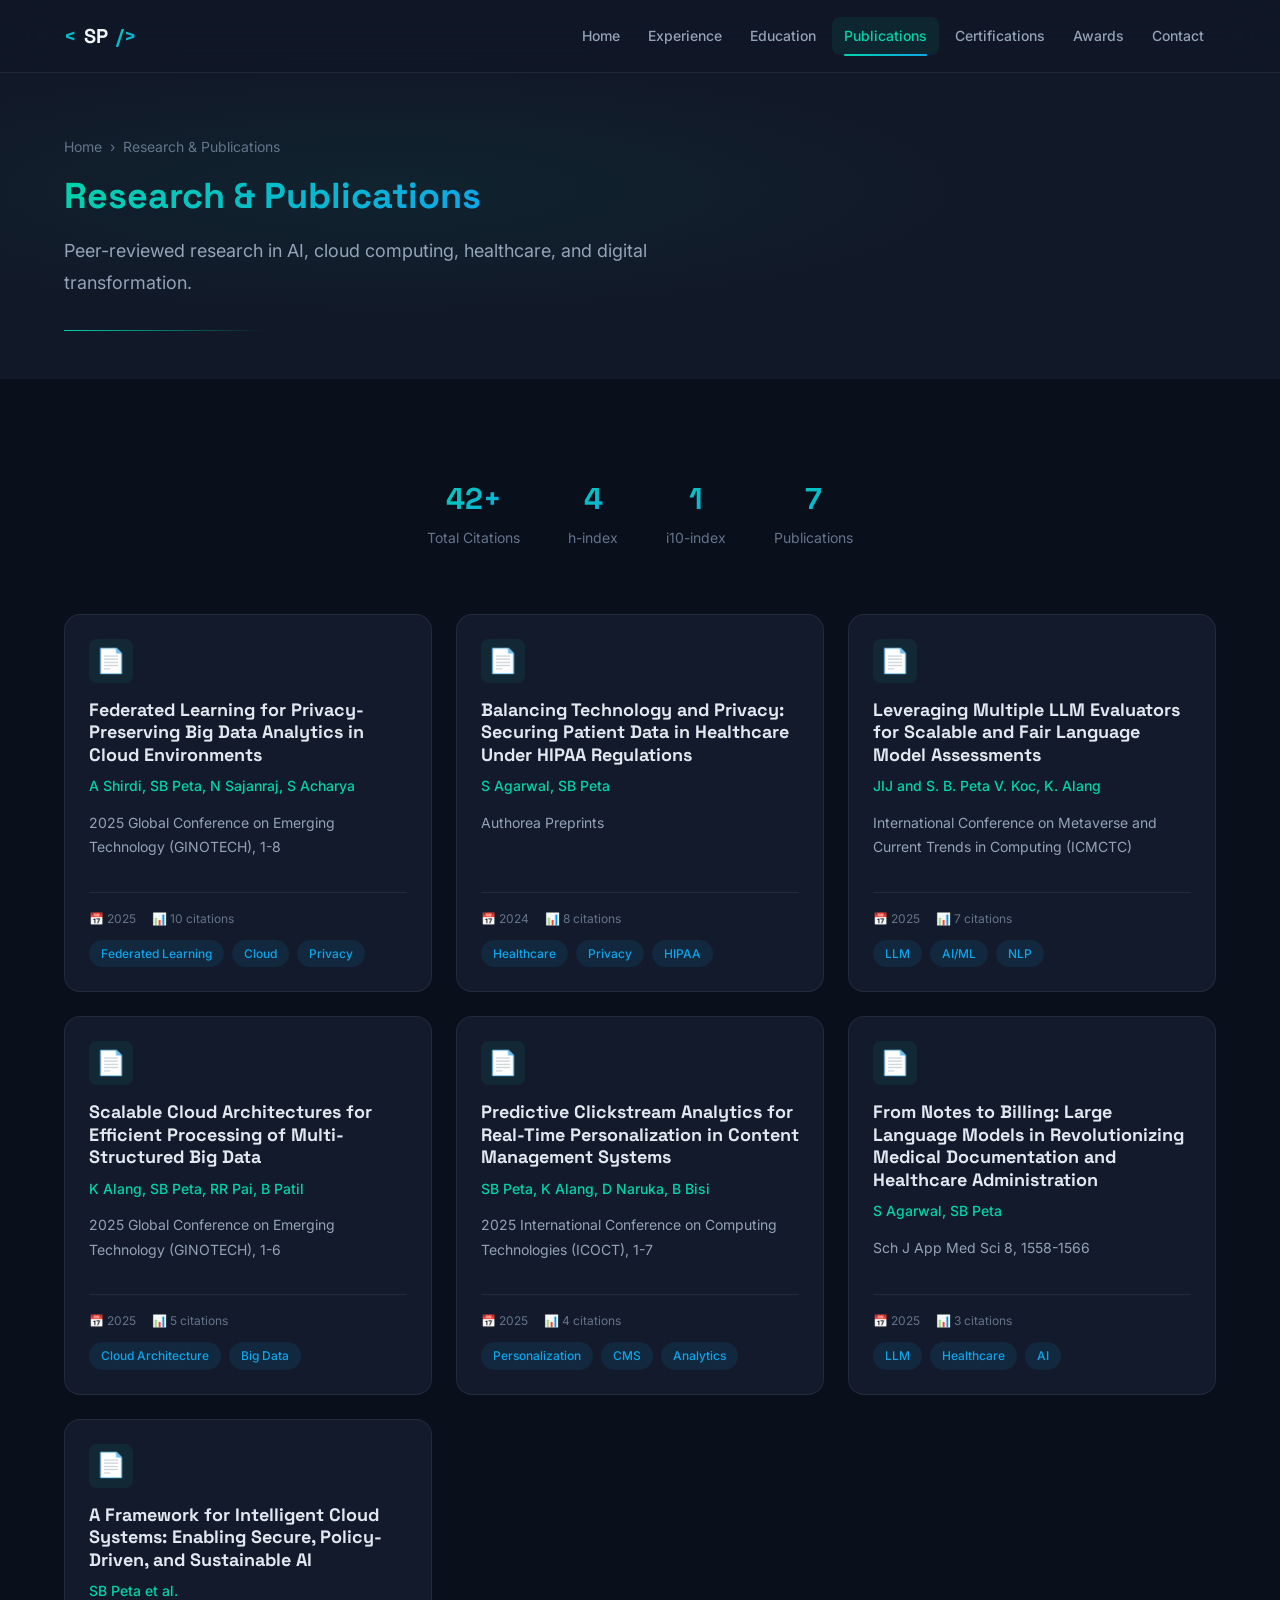
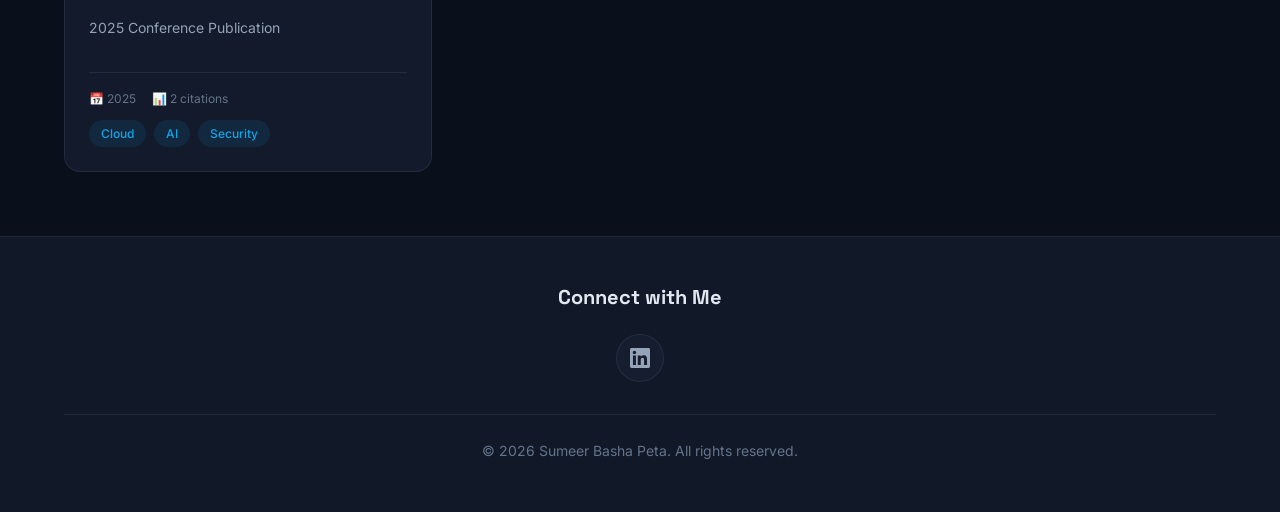
==== pages/publications.html @ 86ee797e "feat: initial portfolio website build - 7 HTML pages (home + experience, education, publications, ce" ====
<!DOCTYPE html>
<html lang="en">
<head>
  <meta charset="UTF-8">
  <meta name="viewport" content="width=device-width, initial-scale=1.0">
  <title>Publications — Sumeer Peta</title>
  <meta name="description" content="Research publications by Sumeer Basha Peta — 42+ citations, h-index 4. Research in AI, federated learning, healthcare, and cloud architectures.">

  <!-- Fonts -->
  <link rel="preconnect" href="https://fonts.googleapis.com">
  <link rel="preconnect" href="https://fonts.gstatic.com" crossorigin>
  <link href="https://fonts.googleapis.com/css2?family=Inter:wght@400;500;600;700&family=Space+Grotesk:wght@500;600;700&display=swap" rel="stylesheet">

  <!-- Styles -->
  <link rel="stylesheet" href="../css/variables.css">
  <link rel="stylesheet" href="../css/base.css">
  <link rel="stylesheet" href="../css/animations.css">
  <link rel="stylesheet" href="../css/components.css">
  <link rel="stylesheet" href="../css/pages.css">
</head>
<body>
  <div id="navbar-root"></div>
  <div id="page-header-root"></div>

  <main class="page-content" id="publications-content"></main>

  <div id="footer-root"></div>

  <!-- Scripts -->
  <script src="../js/data/siteData.js"></script>
  <script src="../js/components/navbar.js"></script>
  <script src="../js/components/pageHeader.js"></script>
  <script src="../js/components/footer.js"></script>
  <script src="../js/main.js"></script>
  <script>
    renderNavbar('navbar-root', 'pages/publications.html');
    renderPageHeader('page-header-root', {
      title: 'Research & Publications',
      subtitle: 'Peer-reviewed research in AI, cloud computing, healthcare, and digital transformation.',
    });
    renderFooter('footer-root', true);

    // Render publications
    (function() {
      const container = document.getElementById('publications-content');
      const { publications } = siteData;

      // Stats bar
      const statsHtml = `
        <div class="stats-bar reveal">
          <div class="stat">
            <div class="stat__value">${publications.stats.totalCitations}</div>
            <div class="stat__label">Total Citations</div>
          </div>
          <div class="stat">
            <div class="stat__value">${publications.stats.hIndex}</div>
            <div class="stat__label">h-index</div>
          </div>
          <div class="stat">
            <div class="stat__value">${publications.stats.i10Index}</div>
            <div class="stat__label">i10-index</div>
          </div>
          <div class="stat">
            <div class="stat__value">${publications.papers.length}</div>
            <div class="stat__label">Publications</div>
          </div>
        </div>
      `;

      // Paper cards
      const papers = publications.papers.map((paper, i) => {
        const tags = paper.tags
          ? paper.tags.map(t => `<span class="info-card__tag">${t}</span>`).join(' ')
          : '';

        return `
          <div class="info-card reveal" style="transition-delay: ${i * 0.08}s">
            <div class="info-card__icon">📄</div>
            <h3 class="info-card__title">${paper.title}</h3>
            <p class="info-card__subtitle">${paper.authors}</p>
            <p class="info-card__text">${paper.venue}</p>
            <div class="info-card__meta">
              <span>📅 ${paper.year}</span>
              <span>📊 ${paper.citations} citations</span>
            </div>
            ${tags ? `<div style="margin-top: var(--space-3); display: flex; flex-wrap: wrap; gap: var(--space-2);">${tags}</div>` : ''}
          </div>
        `;
      }).join('');

      container.innerHTML = `
        ${statsHtml}
        <div class="card-grid" style="margin-top: var(--space-8);">
          ${papers}
        </div>
      `;
    })();
  </script>
</body>
</html>
---- css/variables.css ----
/* ==========================================================================
   Design Tokens — Sumeer Peta Portfolio
   All colors, spacing, typography, and effects defined here.
   Update these to change the entire site's look and feel.
   ========================================================================== */

:root {
  /* ── Color Palette ────────────────────────────────────────────────────── */
  --color-bg-primary:    #0a0f1c;
  --color-bg-secondary:  #111827;
  --color-bg-tertiary:   #1a2236;
  --color-bg-card:       rgba(26, 34, 54, 0.6);
  --color-bg-card-hover: rgba(30, 41, 66, 0.8);
  --color-bg-glass:      rgba(17, 24, 39, 0.7);

  --color-text-primary:   #f1f5f9;
  --color-text-secondary: #94a3b8;
  --color-text-muted:     #64748b;
  --color-text-heading:   #e2e8f0;

  --color-accent-primary:   #00d4aa;
  --color-accent-secondary: #0ea5e9;
  --color-accent-warm:      #f59e0b;
  --color-accent-gradient:  linear-gradient(135deg, #00d4aa, #0ea5e9);
  --color-accent-gradient-warm: linear-gradient(135deg, #f59e0b, #ef4444);

  --color-border:       rgba(148, 163, 184, 0.12);
  --color-border-hover: rgba(0, 212, 170, 0.3);

  /* ── Typography ───────────────────────────────────────────────────────── */
  --font-heading: 'Space Grotesk', sans-serif;
  --font-body:    'Inter', sans-serif;

  --text-xs:   0.75rem;
  --text-sm:   0.875rem;
  --text-base: 1rem;
  --text-lg:   1.125rem;
  --text-xl:   1.25rem;
  --text-2xl:  1.5rem;
  --text-3xl:  1.875rem;
  --text-4xl:  2.25rem;
  --text-5xl:  3rem;
  --text-6xl:  3.75rem;

  --leading-tight:  1.25;
  --leading-normal: 1.6;
  --leading-relaxed: 1.75;

  --weight-normal:   400;
  --weight-medium:   500;
  --weight-semibold: 600;
  --weight-bold:     700;

  /* ── Spacing Scale ────────────────────────────────────────────────────── */
  --space-1:  0.25rem;
  --space-2:  0.5rem;
  --space-3:  0.75rem;
  --space-4:  1rem;
  --space-5:  1.25rem;
  --space-6:  1.5rem;
  --space-8:  2rem;
  --space-10: 2.5rem;
  --space-12: 3rem;
  --space-16: 4rem;
  --space-20: 5rem;
  --space-24: 6rem;
  --space-32: 8rem;

  /* ── Layout ───────────────────────────────────────────────────────────── */
  --max-width:      1200px;
  --max-width-sm:    640px;
  --max-width-md:    768px;
  --max-width-lg:   1024px;

  /* ── Effects ──────────────────────────────────────────────────────────── */
  --radius-sm:  0.375rem;
  --radius-md:  0.5rem;
  --radius-lg:  0.75rem;
  --radius-xl:  1rem;
  --radius-2xl: 1.5rem;
  --radius-full: 9999px;

  --shadow-sm:  0 1px 2px rgba(0, 0, 0, 0.3);
  --shadow-md:  0 4px 6px -1px rgba(0, 0, 0, 0.3), 0 2px 4px -2px rgba(0, 0, 0, 0.2);
  --shadow-lg:  0 10px 15px -3px rgba(0, 0, 0, 0.3), 0 4px 6px -4px rgba(0, 0, 0, 0.2);
  --shadow-xl:  0 20px 25px -5px rgba(0, 0, 0, 0.3), 0 8px 10px -6px rgba(0, 0, 0, 0.2);
  --shadow-glow: 0 0 20px rgba(0, 212, 170, 0.15);

  --blur-sm:  8px;
  --blur-md:  12px;
  --blur-lg:  20px;

  /* ── Transitions ──────────────────────────────────────────────────────── */
  --transition-fast:   150ms ease;
  --transition-base:   250ms ease;
  --transition-slow:   400ms ease;
  --transition-spring: 500ms cubic-bezier(0.34, 1.56, 0.64, 1);

  /* ── Z-Index Scale ────────────────────────────────────────────────────── */
  --z-base:    1;
  --z-card:    10;
  --z-nav:     100;
  --z-overlay: 200;
  --z-modal:   300;
}
---- css/base.css ----
/* ==========================================================================
   Base Styles — Reset, Typography, Global
   ========================================================================== */

/* ── Reset ──────────────────────────────────────────────────────────────── */
*,
*::before,
*::after {
  margin: 0;
  padding: 0;
  box-sizing: border-box;
}

html {
  scroll-behavior: smooth;
  font-size: 16px;
  -webkit-text-size-adjust: 100%;
}

body {
  font-family: var(--font-body);
  font-size: var(--text-base);
  font-weight: var(--weight-normal);
  line-height: var(--leading-normal);
  color: var(--color-text-primary);
  background-color: var(--color-bg-primary);
  -webkit-font-smoothing: antialiased;
  -moz-osx-font-smoothing: grayscale;
  overflow-x: hidden;
}

/* ── Typography ─────────────────────────────────────────────────────────── */
h1, h2, h3, h4, h5, h6 {
  font-family: var(--font-heading);
  font-weight: var(--weight-bold);
  line-height: var(--leading-tight);
  color: var(--color-text-heading);
}

h1 { font-size: var(--text-5xl); }
h2 { font-size: var(--text-4xl); }
h3 { font-size: var(--text-2xl); }
h4 { font-size: var(--text-xl); }

p {
  color: var(--color-text-secondary);
  line-height: var(--leading-relaxed);
  margin-bottom: var(--space-4);
}

a {
  color: var(--color-accent-primary);
  text-decoration: none;
  transition: color var(--transition-fast);
}

a:hover {
  color: var(--color-accent-secondary);
}

ul, ol {
  list-style: none;
}

img {
  max-width: 100%;
  height: auto;
  display: block;
}

/* ── Utility Classes ────────────────────────────────────────────────────── */
.container {
  width: 100%;
  max-width: var(--max-width);
  margin: 0 auto;
  padding: 0 var(--space-6);
}

.section {
  padding: var(--space-24) 0;
}

.section--alt {
  background-color: var(--color-bg-secondary);
}

.gradient-text {
  background: var(--color-accent-gradient);
  -webkit-background-clip: text;
  -webkit-text-fill-color: transparent;
  background-clip: text;
}

.sr-only {
  position: absolute;
  width: 1px;
  height: 1px;
  padding: 0;
  margin: -1px;
  overflow: hidden;
  clip: rect(0, 0, 0, 0);
  white-space: nowrap;
  border: 0;
}

/* ── Buttons ────────────────────────────────────────────────────────────── */
.btn {
  display: inline-flex;
  align-items: center;
  gap: var(--space-2);
  padding: var(--space-3) var(--space-6);
  font-family: var(--font-body);
  font-size: var(--text-sm);
  font-weight: var(--weight-semibold);
  border-radius: var(--radius-lg);
  border: none;
  cursor: pointer;
  transition: all var(--transition-base);
  text-decoration: none;
  white-space: nowrap;
}

.btn--primary {
  background: var(--color-accent-gradient);
  color: var(--color-bg-primary);
}

.btn--primary:hover {
  transform: translateY(-2px);
  box-shadow: var(--shadow-glow);
  color: var(--color-bg-primary);
}

.btn--outline {
  background: transparent;
  color: var(--color-accent-primary);
  border: 1.5px solid var(--color-accent-primary);
}

.btn--outline:hover {
  background: rgba(0, 212, 170, 0.1);
  transform: translateY(-2px);
  color: var(--color-accent-primary);
}

/* ── Responsive ─────────────────────────────────────────────────────────── */
@media (max-width: 1024px) {
  h1 { font-size: var(--text-4xl); }
  h2 { font-size: var(--text-3xl); }
}

@media (max-width: 768px) {
  html { font-size: 15px; }
  h1 { font-size: var(--text-3xl); }
  h2 { font-size: var(--text-2xl); }
  h3 { font-size: var(--text-xl); }

  .container {
    padding: 0 var(--space-4);
  }

  .section {
    padding: var(--space-16) 0;
  }
}

@media (max-width: 480px) {
  html { font-size: 14px; }
  h1 { font-size: var(--text-2xl); }
}
---- css/animations.css ----
/* ==========================================================================
   Animations — Keyframes, scroll-reveal, hover effects
   ========================================================================== */

/* ── Keyframes ──────────────────────────────────────────────────────────── */
@keyframes fadeInUp {
  from {
    opacity: 0;
    transform: translateY(30px);
  }
  to {
    opacity: 1;
    transform: translateY(0);
  }
}

@keyframes fadeInDown {
  from {
    opacity: 0;
    transform: translateY(-20px);
  }
  to {
    opacity: 1;
    transform: translateY(0);
  }
}

@keyframes fadeIn {
  from { opacity: 0; }
  to   { opacity: 1; }
}

@keyframes slideInLeft {
  from {
    opacity: 0;
    transform: translateX(-40px);
  }
  to {
    opacity: 1;
    transform: translateX(0);
  }
}

@keyframes slideInRight {
  from {
    opacity: 0;
    transform: translateX(40px);
  }
  to {
    opacity: 1;
    transform: translateX(0);
  }
}

@keyframes scaleIn {
  from {
    opacity: 0;
    transform: scale(0.9);
  }
  to {
    opacity: 1;
    transform: scale(1);
  }
}

@keyframes pulseGlow {
  0%, 100% {
    box-shadow: 0 0 20px rgba(0, 212, 170, 0.2);
  }
  50% {
    box-shadow: 0 0 40px rgba(0, 212, 170, 0.4);
  }
}

@keyframes gradientShift {
  0%   { background-position: 0% 50%; }
  50%  { background-position: 100% 50%; }
  100% { background-position: 0% 50%; }
}

@keyframes float {
  0%, 100% { transform: translateY(0); }
  50%      { transform: translateY(-10px); }
}

@keyframes shimmer {
  0%   { background-position: -200% 0; }
  100% { background-position: 200% 0; }
}

@keyframes typing {
  from { width: 0; }
  to   { width: 100%; }
}

@keyframes blink {
  0%, 100% { border-color: var(--color-accent-primary); }
  50%      { border-color: transparent; }
}

/* ── Scroll Reveal ──────────────────────────────────────────────────────── */
.reveal {
  opacity: 0;
  transform: translateY(30px);
  transition: opacity 0.6s ease, transform 0.6s ease;
}

.reveal.revealed {
  opacity: 1;
  transform: translateY(0);
}

.reveal-left {
  opacity: 0;
  transform: translateX(-40px);
  transition: opacity 0.6s ease, transform 0.6s ease;
}

.reveal-left.revealed {
  opacity: 1;
  transform: translateX(0);
}

.reveal-right {
  opacity: 0;
  transform: translateX(40px);
  transition: opacity 0.6s ease, transform 0.6s ease;
}

.reveal-right.revealed {
  opacity: 1;
  transform: translateX(0);
}

.reveal-scale {
  opacity: 0;
  transform: scale(0.9);
  transition: opacity 0.6s ease, transform 0.6s ease;
}

.reveal-scale.revealed {
  opacity: 1;
  transform: scale(1);
}

/* Staggered delays for child elements */
.stagger > *:nth-child(1) { transition-delay: 0.05s; }
.stagger > *:nth-child(2) { transition-delay: 0.1s; }
.stagger > *:nth-child(3) { transition-delay: 0.15s; }
.stagger > *:nth-child(4) { transition-delay: 0.2s; }
.stagger > *:nth-child(5) { transition-delay: 0.25s; }
.stagger > *:nth-child(6) { transition-delay: 0.3s; }
.stagger > *:nth-child(7) { transition-delay: 0.35s; }
.stagger > *:nth-child(8) { transition-delay: 0.4s; }
.stagger > *:nth-child(9) { transition-delay: 0.45s; }
.stagger > *:nth-child(10) { transition-delay: 0.5s; }

/* ── Hover Micro-interactions ───────────────────────────────────────────── */
.hover-lift {
  transition: transform var(--transition-base), box-shadow var(--transition-base);
}

.hover-lift:hover {
  transform: translateY(-4px);
  box-shadow: var(--shadow-xl);
}

.hover-glow {
  transition: box-shadow var(--transition-base);
}

.hover-glow:hover {
  box-shadow: var(--shadow-glow);
}

/* ── Background Decorations ─────────────────────────────────────────────── */
.bg-grid {
  background-image:
    linear-gradient(rgba(148, 163, 184, 0.03) 1px, transparent 1px),
    linear-gradient(90deg, rgba(148, 163, 184, 0.03) 1px, transparent 1px);
  background-size: 60px 60px;
}

.bg-radial-glow {
  position: relative;
}

.bg-radial-glow::before {
  content: '';
  position: absolute;
  top: -200px;
  left: 50%;
  transform: translateX(-50%);
  width: 600px;
  height: 600px;
  background: radial-gradient(circle, rgba(0, 212, 170, 0.06) 0%, transparent 70%);
  pointer-events: none;
  z-index: 0;
}
---- css/components.css ----
/* ==========================================================================
   Component Styles — Navbar, Hero, Section Cards, Footer, Page Header
   ========================================================================== */

/* ==========================================================================
   NAVBAR
   ========================================================================== */
.navbar {
  position: fixed;
  top: 0;
  left: 0;
  right: 0;
  z-index: var(--z-nav);
  background: var(--color-bg-glass);
  backdrop-filter: blur(var(--blur-lg));
  -webkit-backdrop-filter: blur(var(--blur-lg));
  border-bottom: 1px solid var(--color-border);
  transition: background var(--transition-base), box-shadow var(--transition-base);
}

.navbar.scrolled {
  background: rgba(10, 15, 28, 0.95);
  box-shadow: var(--shadow-lg);
}

.navbar__inner {
  display: flex;
  align-items: center;
  justify-content: space-between;
  height: 72px;
  max-width: var(--max-width);
  margin: 0 auto;
  padding: 0 var(--space-6);
}

.navbar__logo {
  font-family: var(--font-heading);
  font-size: var(--text-xl);
  font-weight: var(--weight-bold);
  color: var(--color-text-primary);
  text-decoration: none;
  display: flex;
  align-items: center;
  gap: var(--space-2);
}

.navbar__logo-accent {
  background: var(--color-accent-gradient);
  -webkit-background-clip: text;
  -webkit-text-fill-color: transparent;
  background-clip: text;
}

.navbar__links {
  display: flex;
  align-items: center;
  gap: var(--space-1);
}

.navbar__link {
  position: relative;
  padding: var(--space-2) var(--space-3);
  color: var(--color-text-secondary);
  font-size: var(--text-sm);
  font-weight: var(--weight-medium);
  text-decoration: none;
  border-radius: var(--radius-md);
  transition: color var(--transition-fast), background var(--transition-fast);
}

.navbar__link:hover,
.navbar__link.active {
  color: var(--color-accent-primary);
  background: rgba(0, 212, 170, 0.08);
}

.navbar__link.active::after {
  content: '';
  position: absolute;
  bottom: -1px;
  left: var(--space-3);
  right: var(--space-3);
  height: 2px;
  background: var(--color-accent-gradient);
  border-radius: var(--radius-full);
}

/* Mobile hamburger */
.navbar__toggle {
  display: none;
  flex-direction: column;
  gap: 5px;
  background: none;
  border: none;
  cursor: pointer;
  padding: var(--space-2);
  z-index: var(--z-overlay);
}

.navbar__toggle span {
  display: block;
  width: 24px;
  height: 2px;
  background: var(--color-text-primary);
  border-radius: var(--radius-full);
  transition: all var(--transition-base);
}

.navbar__toggle.open span:nth-child(1) {
  transform: rotate(45deg) translate(5px, 5px);
}

.navbar__toggle.open span:nth-child(2) {
  opacity: 0;
}

.navbar__toggle.open span:nth-child(3) {
  transform: rotate(-45deg) translate(5px, -5px);
}

/* Mobile menu */
.navbar__mobile-menu {
  display: none;
  position: fixed;
  top: 0;
  right: -100%;
  width: 280px;
  height: 100vh;
  background: var(--color-bg-secondary);
  border-left: 1px solid var(--color-border);
  padding: var(--space-20) var(--space-6) var(--space-6);
  flex-direction: column;
  gap: var(--space-1);
  transition: right var(--transition-slow);
  z-index: var(--z-overlay);
  overflow-y: auto;
}

.navbar__mobile-menu.open {
  right: 0;
}

.navbar__mobile-link {
  display: block;
  padding: var(--space-3) var(--space-4);
  color: var(--color-text-secondary);
  font-size: var(--text-base);
  font-weight: var(--weight-medium);
  text-decoration: none;
  border-radius: var(--radius-md);
  transition: all var(--transition-fast);
}

.navbar__mobile-link:hover,
.navbar__mobile-link.active {
  color: var(--color-accent-primary);
  background: rgba(0, 212, 170, 0.08);
}

.navbar__overlay {
  display: none;
  position: fixed;
  inset: 0;
  background: rgba(0, 0, 0, 0.5);
  z-index: calc(var(--z-overlay) - 1);
  opacity: 0;
  transition: opacity var(--transition-base);
}

.navbar__overlay.open {
  opacity: 1;
}

@media (max-width: 900px) {
  .navbar__links {
    display: none;
  }

  .navbar__toggle {
    display: flex;
  }

  .navbar__mobile-menu {
    display: flex;
  }
}

/* ==========================================================================
   HERO
   ========================================================================== */
.hero {
  position: relative;
  min-height: 100vh;
  display: flex;
  align-items: center;
  padding-top: 72px;
  overflow: hidden;
}

.hero__bg {
  position: absolute;
  inset: 0;
  background:
    radial-gradient(ellipse at 20% 80%, rgba(0, 212, 170, 0.08) 0%, transparent 50%),
    radial-gradient(ellipse at 80% 20%, rgba(14, 165, 233, 0.08) 0%, transparent 50%),
    var(--color-bg-primary);
  z-index: 0;
}

.hero__bg-grid {
  position: absolute;
  inset: 0;
  background-image:
    linear-gradient(rgba(148, 163, 184, 0.04) 1px, transparent 1px),
    linear-gradient(90deg, rgba(148, 163, 184, 0.04) 1px, transparent 1px);
  background-size: 60px 60px;
  z-index: 0;
}

.hero__particles {
  position: absolute;
  inset: 0;
  overflow: hidden;
  z-index: 0;
}

.hero__particle {
  position: absolute;
  width: 4px;
  height: 4px;
  background: var(--color-accent-primary);
  border-radius: 50%;
  opacity: 0.3;
  animation: float 6s ease-in-out infinite;
}

.hero__content {
  position: relative;
  z-index: var(--z-base);
  display: grid;
  grid-template-columns: 1fr auto;
  gap: var(--space-16);
  align-items: center;
  width: 100%;
  max-width: var(--max-width);
  margin: 0 auto;
  padding: 0 var(--space-6);
}

.hero__text {
  animation: fadeInUp 0.8s ease forwards;
}

.hero__greeting {
  font-family: var(--font-body);
  font-size: var(--text-lg);
  font-weight: var(--weight-medium);
  color: var(--color-accent-primary);
  margin-bottom: var(--space-4);
  letter-spacing: 0.05em;
  text-transform: uppercase;
}

.hero__name {
  font-size: var(--text-6xl);
  font-weight: var(--weight-bold);
  margin-bottom: var(--space-4);
  line-height: 1.1;
}

.hero__title {
  font-size: var(--text-2xl);
  color: var(--color-text-secondary);
  margin-bottom: var(--space-6);
  font-weight: var(--weight-normal);
}

.hero__description {
  font-size: var(--text-lg);
  color: var(--color-text-muted);
  max-width: 560px;
  margin-bottom: var(--space-8);
  line-height: var(--leading-relaxed);
}

.hero__actions {
  display: flex;
  gap: var(--space-4);
  flex-wrap: wrap;
}

.hero__image-wrapper {
  position: relative;
  animation: fadeIn 1s ease 0.3s forwards;
  opacity: 0;
}

.hero__image-frame {
  position: relative;
  width: 320px;
  height: 380px;
  border-radius: var(--radius-2xl);
  overflow: hidden;
  border: 2px solid var(--color-border);
}

.hero__image-frame::before {
  content: '';
  position: absolute;
  inset: -2px;
  border-radius: var(--radius-2xl);
  background: var(--color-accent-gradient);
  z-index: -1;
  opacity: 0.5;
  animation: pulseGlow 3s ease-in-out infinite;
}

.hero__image {
  width: 100%;
  height: 100%;
  object-fit: cover;
}

.hero__image-placeholder {
  width: 100%;
  height: 100%;
  background: linear-gradient(135deg, var(--color-bg-tertiary), var(--color-bg-secondary));
  display: flex;
  align-items: center;
  justify-content: center;
  font-size: 80px;
}

.hero__scroll-indicator {
  position: absolute;
  bottom: var(--space-8);
  left: 50%;
  transform: translateX(-50%);
  display: flex;
  flex-direction: column;
  align-items: center;
  gap: var(--space-2);
  color: var(--color-text-muted);
  font-size: var(--text-xs);
  animation: fadeIn 1s ease 1s forwards;
  opacity: 0;
}

.hero__scroll-line {
  width: 1px;
  height: 40px;
  background: linear-gradient(to bottom, var(--color-accent-primary), transparent);
  animation: float 2s ease-in-out infinite;
}

@media (max-width: 900px) {
  .hero__content {
    grid-template-columns: 1fr;
    text-align: center;
    gap: var(--space-8);
  }

  .hero__text {
    order: 2;
  }

  .hero__image-wrapper {
    order: 1;
    display: flex;
    justify-content: center;
  }

  .hero__image-frame {
    width: 220px;
    height: 260px;
  }

  .hero__description {
    margin-left: auto;
    margin-right: auto;
  }

  .hero__actions {
    justify-content: center;
  }

  .hero__name {
    font-size: var(--text-4xl);
  }
}

@media (max-width: 480px) {
  .hero__name {
    font-size: var(--text-3xl);
  }

  .hero__image-frame {
    width: 180px;
    height: 220px;
  }
}

/* ==========================================================================
   SECTION CARDS (Home page summaries)
   ========================================================================== */
.sections-grid {
  display: grid;
  grid-template-columns: 1fr;
  gap: var(--space-6);
  max-width: var(--max-width);
  margin: 0 auto;
  padding: 0 var(--space-6);
}

.section-card {
  display: grid;
  grid-template-columns: auto 1fr;
  gap: var(--space-8);
  align-items: start;
  padding: var(--space-8);
  background: var(--color-bg-card);
  border: 1px solid var(--color-border);
  border-radius: var(--radius-xl);
  backdrop-filter: blur(var(--blur-sm));
  -webkit-backdrop-filter: blur(var(--blur-sm));
  transition: all var(--transition-base);
  cursor: default;
}

.section-card:hover {
  background: var(--color-bg-card-hover);
  border-color: var(--color-border-hover);
  box-shadow: var(--shadow-lg), 0 0 30px rgba(0, 212, 170, 0.05);
  transform: translateY(-2px);
}

.section-card__icon {
  width: 64px;
  height: 64px;
  display: flex;
  align-items: center;
  justify-content: center;
  font-size: 2rem;
  background: rgba(0, 212, 170, 0.08);
  border: 1px solid rgba(0, 212, 170, 0.15);
  border-radius: var(--radius-lg);
  flex-shrink: 0;
}

.section-card__content {
  min-width: 0;
}

.section-card__title {
  font-size: var(--text-xl);
  font-weight: var(--weight-bold);
  margin-bottom: var(--space-3);
  color: var(--color-text-heading);
}

.section-card__title a {
  color: inherit;
  text-decoration: none;
  transition: color var(--transition-fast);
}

.section-card__title a:hover {
  color: var(--color-accent-primary);
}

.section-card__description {
  color: var(--color-text-secondary);
  font-size: var(--text-base);
  line-height: var(--leading-relaxed);
  margin-bottom: var(--space-4);
}

.section-card__list {
  display: flex;
  flex-direction: column;
  gap: var(--space-2);
}

.section-card__list-item {
  position: relative;
  padding-left: var(--space-5);
  color: var(--color-text-secondary);
  font-size: var(--text-sm);
  line-height: var(--leading-normal);
}

.section-card__list-item::before {
  content: '';
  position: absolute;
  left: 0;
  top: 8px;
  width: 6px;
  height: 6px;
  background: var(--color-accent-primary);
  border-radius: 50%;
}

.section-card__link {
  display: inline-flex;
  align-items: center;
  gap: var(--space-2);
  margin-top: var(--space-4);
  color: var(--color-accent-primary);
  font-size: var(--text-sm);
  font-weight: var(--weight-semibold);
  text-decoration: none;
  transition: gap var(--transition-fast);
}

.section-card__link:hover {
  gap: var(--space-3);
}

.section-card__link-arrow {
  transition: transform var(--transition-fast);
}

.section-card__link:hover .section-card__link-arrow {
  transform: translateX(4px);
}

@media (max-width: 768px) {
  .section-card {
    grid-template-columns: 1fr;
    gap: var(--space-4);
    padding: var(--space-6);
  }

  .section-card__icon {
    width: 48px;
    height: 48px;
    font-size: 1.5rem;
  }
}

/* ==========================================================================
   PAGE HEADER (Inner pages)
   ========================================================================== */
.page-header {
  position: relative;
  padding: calc(72px + var(--space-16)) 0 var(--space-12);
  background: var(--color-bg-secondary);
  overflow: hidden;
}

.page-header::before {
  content: '';
  position: absolute;
  inset: 0;
  background:
    radial-gradient(ellipse at 30% 50%, rgba(0, 212, 170, 0.06) 0%, transparent 50%);
  pointer-events: none;
}

.page-header__inner {
  position: relative;
  z-index: var(--z-base);
  max-width: var(--max-width);
  margin: 0 auto;
  padding: 0 var(--space-6);
}

.page-header__breadcrumb {
  display: flex;
  align-items: center;
  gap: var(--space-2);
  font-size: var(--text-sm);
  color: var(--color-text-muted);
  margin-bottom: var(--space-4);
}

.page-header__breadcrumb a {
  color: var(--color-text-muted);
  text-decoration: none;
  transition: color var(--transition-fast);
}

.page-header__breadcrumb a:hover {
  color: var(--color-accent-primary);
}

.page-header__breadcrumb-separator {
  color: var(--color-text-muted);
}

.page-header__title {
  font-size: var(--text-4xl);
  margin-bottom: var(--space-4);
}

.page-header__subtitle {
  font-size: var(--text-lg);
  color: var(--color-text-secondary);
  max-width: 700px;
}

.page-header__divider {
  margin-top: var(--space-8);
  height: 1px;
  background: linear-gradient(to right, var(--color-accent-primary), transparent);
  max-width: 200px;
}

/* ==========================================================================
   FOOTER
   ========================================================================== */
.footer {
  position: relative;
  padding: var(--space-12) 0 var(--space-8);
  background: var(--color-bg-secondary);
  border-top: 1px solid var(--color-border);
}

.footer__inner {
  max-width: var(--max-width);
  margin: 0 auto;
  padding: 0 var(--space-6);
  text-align: center;
}

.footer__heading {
  font-size: var(--text-xl);
  margin-bottom: var(--space-6);
  color: var(--color-text-heading);
}

.footer__social {
  display: flex;
  justify-content: center;
  gap: var(--space-4);
  margin-bottom: var(--space-8);
}

.footer__social-link {
  display: flex;
  align-items: center;
  justify-content: center;
  width: 48px;
  height: 48px;
  border-radius: var(--radius-full);
  background: var(--color-bg-card);
  border: 1px solid var(--color-border);
  color: var(--color-text-secondary);
  font-size: var(--text-xl);
  text-decoration: none;
  transition: all var(--transition-base);
}

.footer__social-link:hover {
  background: rgba(0, 212, 170, 0.1);
  border-color: var(--color-accent-primary);
  color: var(--color-accent-primary);
  transform: translateY(-3px);
  box-shadow: var(--shadow-glow);
}

.footer__social-link svg {
  width: 20px;
  height: 20px;
  fill: currentColor;
}

.footer__divider {
  height: 1px;
  background: var(--color-border);
  margin-bottom: var(--space-6);
}

.footer__bottom {
  display: flex;
  flex-direction: column;
  align-items: center;
  gap: var(--space-2);
}

.footer__copyright {
  font-size: var(--text-sm);
  color: var(--color-text-muted);
}

.footer__made-with {
  font-size: var(--text-xs);
  color: var(--color-text-muted);
}
---- css/pages.css ----
/* ==========================================================================
   Inner Page Layouts — Experience, Education, Certs, Awards, Publications
   ========================================================================== */

/* ── Shared Page Content ────────────────────────────────────────────────── */
.page-content {
  max-width: var(--max-width);
  margin: 0 auto;
  padding: var(--space-16) var(--space-6);
}

/* ==========================================================================
   TIMELINE (Experience)
   ========================================================================== */
.timeline {
  position: relative;
  padding-left: var(--space-10);
}

.timeline::before {
  content: '';
  position: absolute;
  left: 15px;
  top: 0;
  bottom: 0;
  width: 2px;
  background: linear-gradient(
    to bottom,
    var(--color-accent-primary),
    var(--color-accent-secondary),
    var(--color-border)
  );
}

.timeline__item {
  position: relative;
  padding-bottom: var(--space-10);
}

.timeline__item:last-child {
  padding-bottom: 0;
}

.timeline__dot {
  position: absolute;
  left: calc(-1 * var(--space-10) + 8px);
  top: 6px;
  width: 16px;
  height: 16px;
  border-radius: 50%;
  background: var(--color-accent-primary);
  border: 3px solid var(--color-bg-primary);
  box-shadow: 0 0 0 3px rgba(0, 212, 170, 0.2);
  z-index: var(--z-base);
}

.timeline__item:first-child .timeline__dot {
  background: var(--color-accent-primary);
  box-shadow: 0 0 0 3px rgba(0, 212, 170, 0.3), 0 0 15px rgba(0, 212, 170, 0.2);
}

.timeline__card {
  background: var(--color-bg-card);
  border: 1px solid var(--color-border);
  border-radius: var(--radius-xl);
  padding: var(--space-6);
  transition: all var(--transition-base);
}

.timeline__card:hover {
  border-color: var(--color-border-hover);
  box-shadow: var(--shadow-md);
}

.timeline__date {
  display: inline-flex;
  align-items: center;
  gap: var(--space-2);
  font-size: var(--text-sm);
  font-weight: var(--weight-semibold);
  color: var(--color-accent-primary);
  margin-bottom: var(--space-3);
  padding: var(--space-1) var(--space-3);
  background: rgba(0, 212, 170, 0.08);
  border-radius: var(--radius-full);
}

.timeline__role {
  font-size: var(--text-xl);
  font-weight: var(--weight-bold);
  color: var(--color-text-heading);
  margin-bottom: var(--space-2);
}

.timeline__company {
  font-size: var(--text-base);
  color: var(--color-text-secondary);
  margin-bottom: var(--space-4);
  font-weight: var(--weight-medium);
}

.timeline__description {
  color: var(--color-text-secondary);
  font-size: var(--text-sm);
  line-height: var(--leading-relaxed);
}

.timeline__highlights {
  margin-top: var(--space-4);
  display: flex;
  flex-direction: column;
  gap: var(--space-2);
}

.timeline__highlight {
  position: relative;
  padding-left: var(--space-5);
  color: var(--color-text-secondary);
  font-size: var(--text-sm);
  line-height: var(--leading-normal);
}

.timeline__highlight::before {
  content: '▸';
  position: absolute;
  left: 0;
  color: var(--color-accent-primary);
  font-weight: var(--weight-bold);
}

/* ==========================================================================
   CARD GRID (Certifications, Awards, Publications)
   ========================================================================== */
.card-grid {
  display: grid;
  grid-template-columns: repeat(auto-fill, minmax(340px, 1fr));
  gap: var(--space-6);
}

.info-card {
  background: var(--color-bg-card);
  border: 1px solid var(--color-border);
  border-radius: var(--radius-xl);
  padding: var(--space-6);
  transition: all var(--transition-base);
  display: flex;
  flex-direction: column;
}

.info-card:hover {
  border-color: var(--color-border-hover);
  box-shadow: var(--shadow-md);
  transform: translateY(-2px);
}

.info-card__icon {
  font-size: 1.5rem;
  margin-bottom: var(--space-4);
  width: 44px;
  height: 44px;
  display: flex;
  align-items: center;
  justify-content: center;
  background: rgba(0, 212, 170, 0.08);
  border-radius: var(--radius-md);
}

.info-card__title {
  font-size: var(--text-lg);
  font-weight: var(--weight-bold);
  color: var(--color-text-heading);
  margin-bottom: var(--space-2);
}

.info-card__subtitle {
  font-size: var(--text-sm);
  color: var(--color-accent-primary);
  margin-bottom: var(--space-3);
  font-weight: var(--weight-medium);
}

.info-card__text {
  font-size: var(--text-sm);
  color: var(--color-text-secondary);
  line-height: var(--leading-relaxed);
  flex: 1;
}

.info-card__meta {
  display: flex;
  align-items: center;
  gap: var(--space-4);
  margin-top: var(--space-4);
  padding-top: var(--space-4);
  border-top: 1px solid var(--color-border);
  font-size: var(--text-xs);
  color: var(--color-text-muted);
}

.info-card__tag {
  display: inline-flex;
  padding: var(--space-1) var(--space-3);
  background: rgba(14, 165, 233, 0.1);
  color: var(--color-accent-secondary);
  border-radius: var(--radius-full);
  font-size: var(--text-xs);
  font-weight: var(--weight-medium);
}

.info-card__link {
  display: inline-flex;
  align-items: center;
  gap: var(--space-1);
  color: var(--color-accent-primary);
  font-size: var(--text-sm);
  font-weight: var(--weight-medium);
  text-decoration: none;
  margin-top: var(--space-3);
  transition: gap var(--transition-fast);
}

.info-card__link:hover {
  gap: var(--space-2);
}

/* ==========================================================================
   EDUCATION
   ========================================================================== */
.education-list {
  display: flex;
  flex-direction: column;
  gap: var(--space-6);
}

.education-card {
  display: grid;
  grid-template-columns: auto 1fr;
  gap: var(--space-6);
  align-items: start;
  background: var(--color-bg-card);
  border: 1px solid var(--color-border);
  border-radius: var(--radius-xl);
  padding: var(--space-8);
  transition: all var(--transition-base);
}

.education-card:hover {
  border-color: var(--color-border-hover);
  box-shadow: var(--shadow-md);
}

.education-card__icon {
  width: 64px;
  height: 64px;
  display: flex;
  align-items: center;
  justify-content: center;
  font-size: 2rem;
  background: rgba(14, 165, 233, 0.08);
  border: 1px solid rgba(14, 165, 233, 0.15);
  border-radius: var(--radius-lg);
}

.education-card__degree {
  font-size: var(--text-xl);
  font-weight: var(--weight-bold);
  color: var(--color-text-heading);
  margin-bottom: var(--space-2);
}

.education-card__school {
  font-size: var(--text-base);
  color: var(--color-accent-secondary);
  font-weight: var(--weight-medium);
  margin-bottom: var(--space-2);
}

.education-card__meta {
  font-size: var(--text-sm);
  color: var(--color-text-muted);
  margin-bottom: var(--space-3);
}

.education-card__description {
  font-size: var(--text-sm);
  color: var(--color-text-secondary);
  line-height: var(--leading-relaxed);
}

@media (max-width: 768px) {
  .card-grid {
    grid-template-columns: 1fr;
  }

  .education-card {
    grid-template-columns: 1fr;
    gap: var(--space-4);
    padding: var(--space-6);
  }

  .education-card__icon {
    width: 48px;
    height: 48px;
    font-size: 1.5rem;
  }

  .timeline {
    padding-left: var(--space-8);
  }
}

/* ==========================================================================
   STATS BAR
   ========================================================================== */
.stats-bar {
  display: flex;
  justify-content: center;
  gap: var(--space-12);
  padding: var(--space-8) 0;
  flex-wrap: wrap;
}

.stat {
  text-align: center;
}

.stat__value {
  font-family: var(--font-heading);
  font-size: var(--text-3xl);
  font-weight: var(--weight-bold);
  background: var(--color-accent-gradient);
  -webkit-background-clip: text;
  -webkit-text-fill-color: transparent;
  background-clip: text;
}

.stat__label {
  font-size: var(--text-sm);
  color: var(--color-text-muted);
  margin-top: var(--space-1);
}
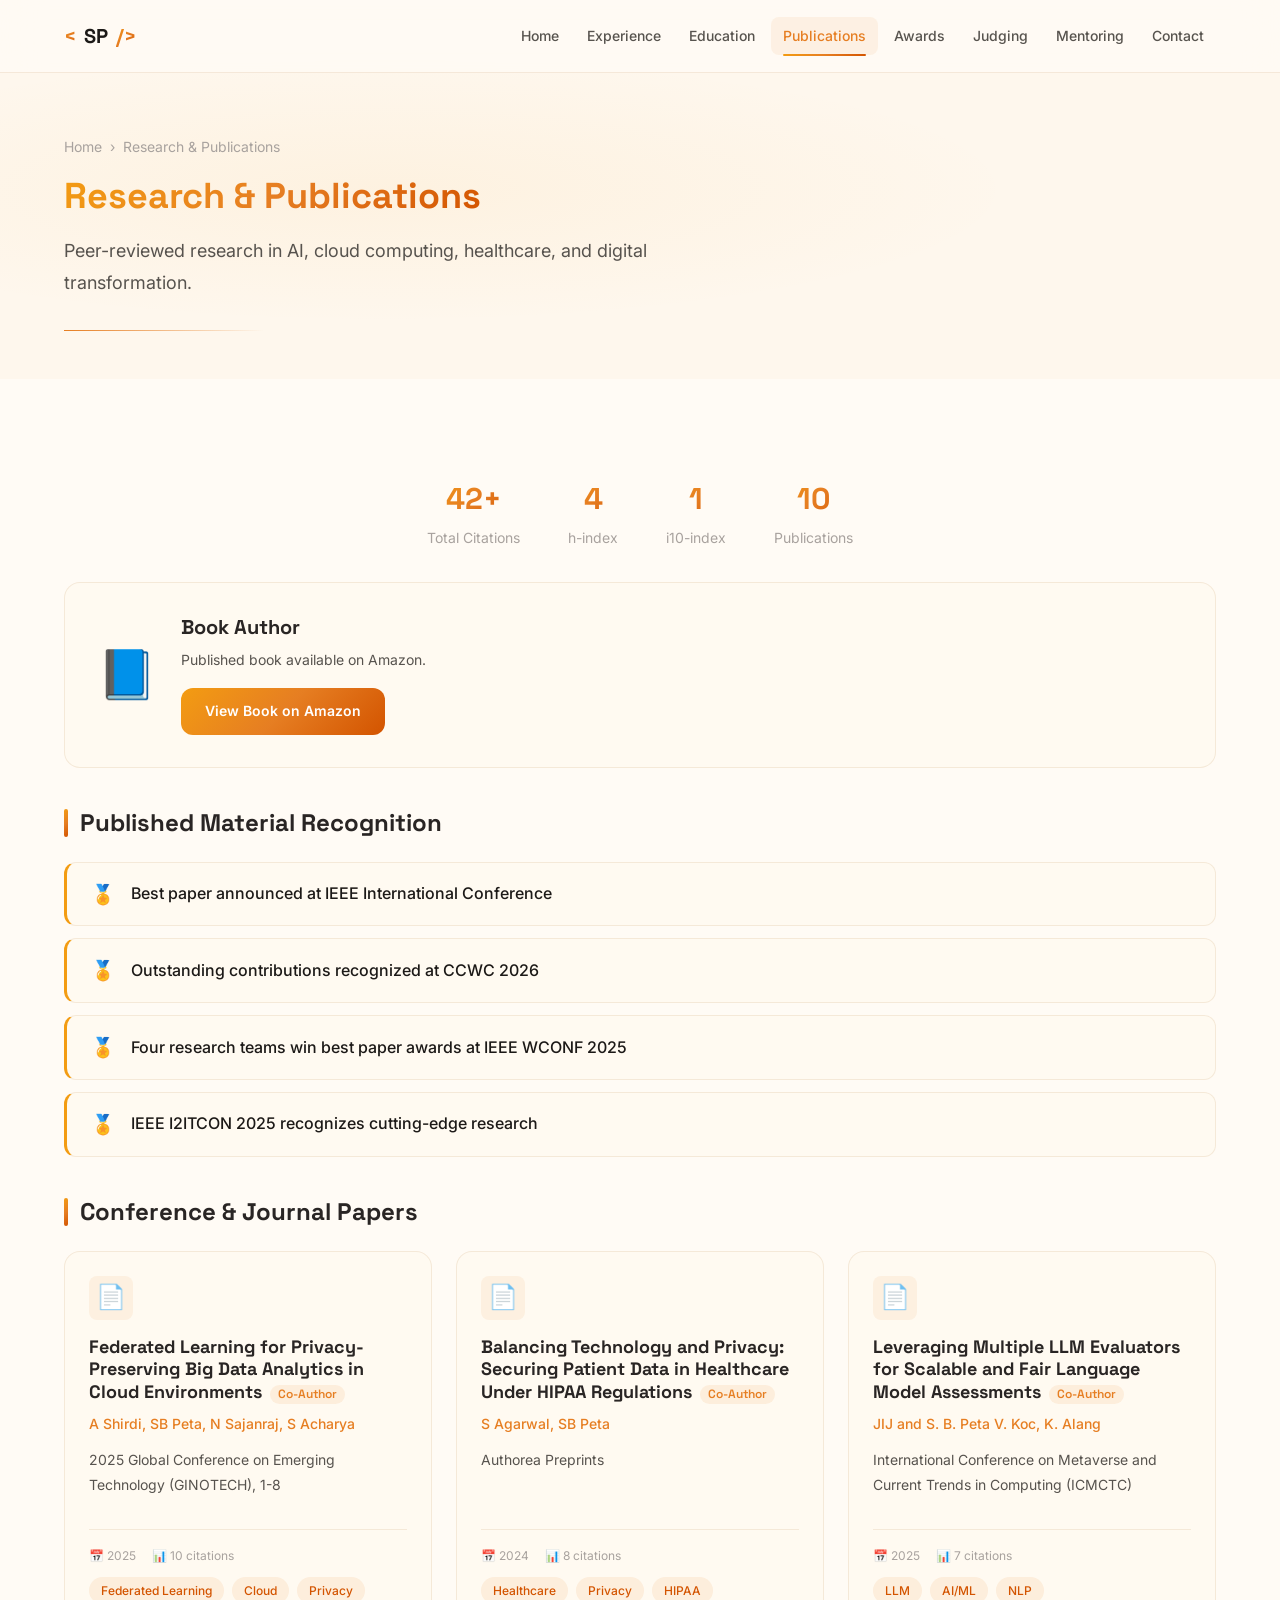
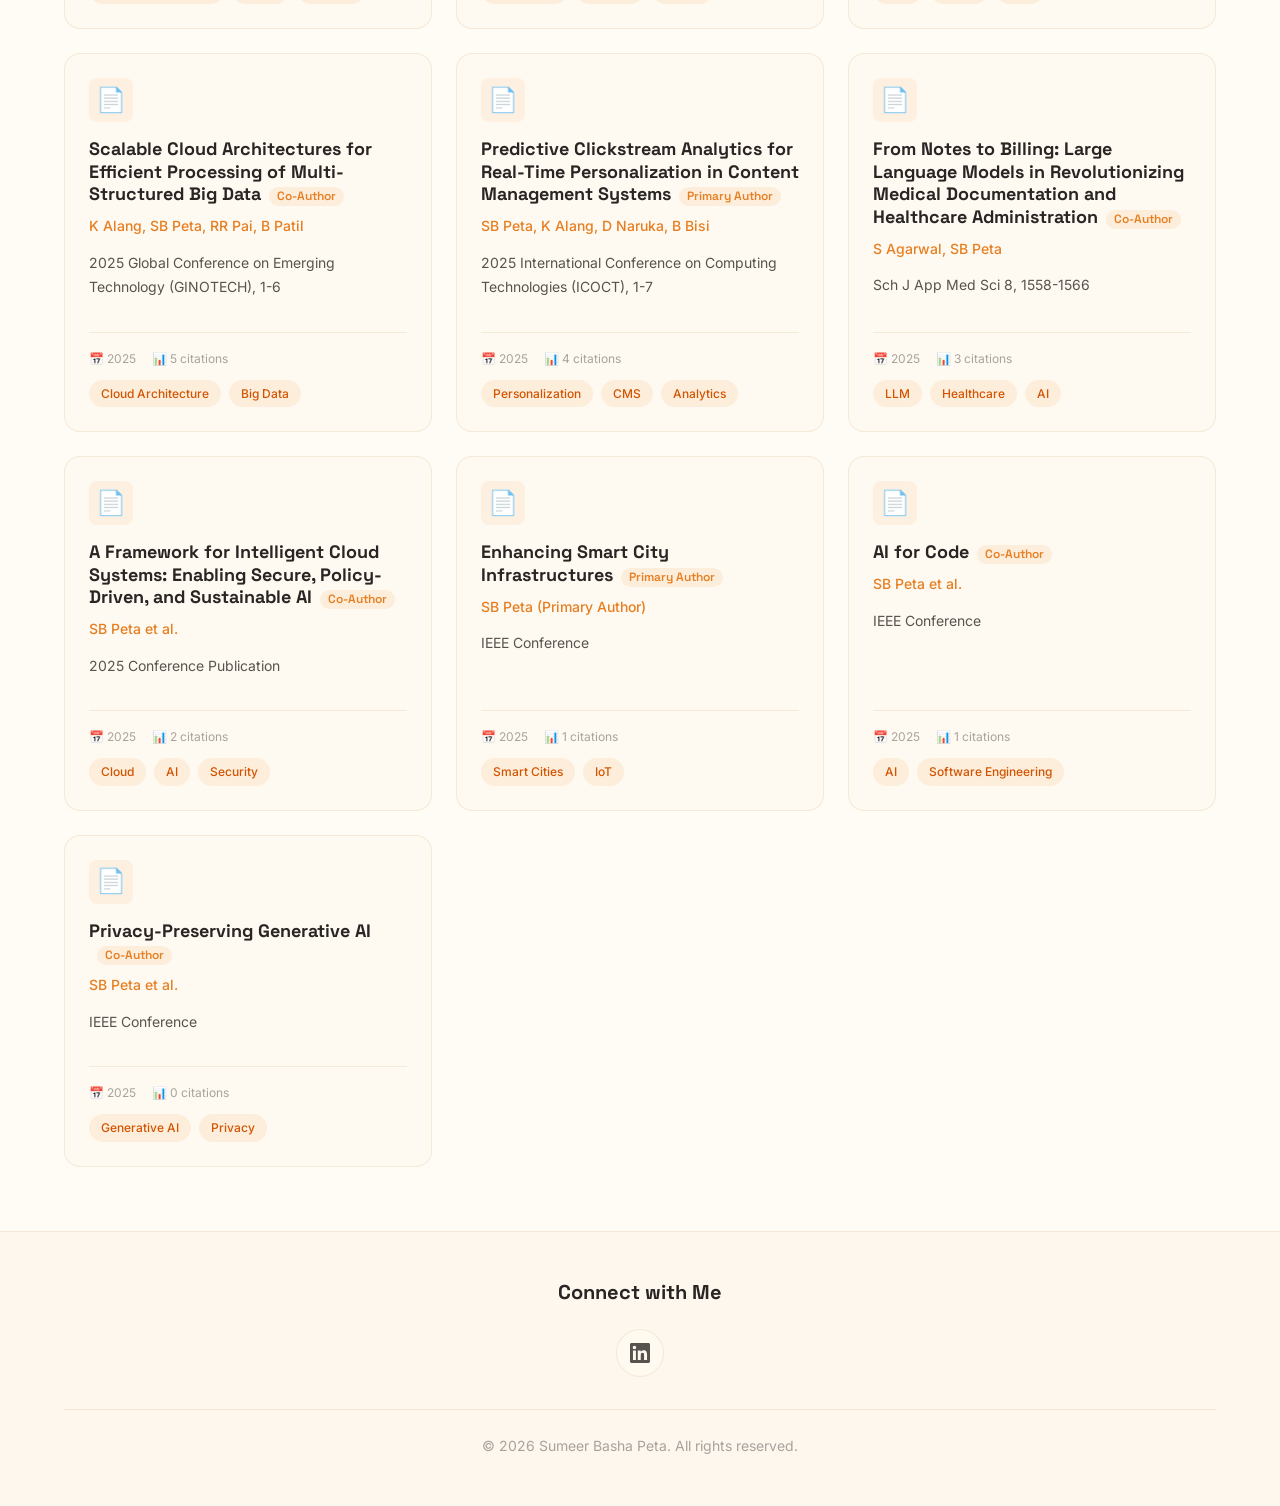
==== commit 2f6557c7: "feat: warm orange theme + EB1A achievement data THEME: - Complete color overhaul from dark navy to w" ====
--- a/pages/publications.html
+++ b/pages/publications.html
@@ -4,7 +4,7 @@
   <meta charset="UTF-8">
   <meta name="viewport" content="width=device-width, initial-scale=1.0">
   <title>Publications — Sumeer Peta</title>
-  <meta name="description" content="Research publications by Sumeer Basha Peta — 42+ citations, h-index 4. Research in AI, federated learning, healthcare, and cloud architectures.">
+  <meta name="description" content="Research publications by Sumeer Basha Peta — 42+ citations, h-index 4. Research in AI, federated learning, healthcare, cloud architectures, and CMS personalization. Book author.">
 
   <!-- Fonts -->
   <link rel="preconnect" href="https://fonts.googleapis.com">
@@ -17,6 +17,90 @@
   <link rel="stylesheet" href="../css/animations.css">
   <link rel="stylesheet" href="../css/components.css">
   <link rel="stylesheet" href="../css/pages.css">
+
+  <style>
+    .pub-section-title {
+      font-family: var(--font-heading);
+      font-size: var(--text-2xl);
+      font-weight: var(--weight-bold);
+      color: var(--color-text-heading);
+      margin: var(--space-10) 0 var(--space-6);
+      display: flex;
+      align-items: center;
+      gap: var(--space-3);
+    }
+    .pub-section-title__accent {
+      width: 4px;
+      height: 28px;
+      background: var(--color-accent-gradient);
+      border-radius: var(--radius-full);
+    }
+    .recognition-list {
+      display: flex;
+      flex-direction: column;
+      gap: var(--space-3);
+      margin-bottom: var(--space-10);
+    }
+    .recognition-item {
+      display: flex;
+      align-items: center;
+      gap: var(--space-4);
+      padding: var(--space-4) var(--space-6);
+      background: var(--color-bg-card);
+      border: 1px solid var(--color-border);
+      border-radius: var(--radius-lg);
+      border-left: 3px solid var(--color-accent-warm);
+      transition: all var(--transition-base);
+    }
+    .recognition-item:hover {
+      border-color: var(--color-border-hover);
+      box-shadow: var(--shadow-md);
+      transform: translateX(4px);
+    }
+    .recognition-item__icon { font-size: 1.2rem; }
+    .recognition-item__text {
+      color: var(--color-text-primary);
+      font-weight: var(--weight-medium);
+    }
+    .book-card {
+      display: flex;
+      align-items: center;
+      gap: var(--space-6);
+      padding: var(--space-8);
+      background: var(--color-bg-card);
+      border: 1px solid var(--color-border);
+      border-radius: var(--radius-xl);
+      margin-bottom: var(--space-10);
+      transition: all var(--transition-base);
+    }
+    .book-card:hover {
+      border-color: var(--color-border-hover);
+      box-shadow: var(--shadow-lg);
+    }
+    .book-card__icon { font-size: 3rem; }
+    .book-card__title {
+      font-family: var(--font-heading);
+      font-size: var(--text-xl);
+      font-weight: var(--weight-bold);
+      color: var(--color-text-heading);
+      margin-bottom: var(--space-2);
+    }
+    .book-card__text {
+      color: var(--color-text-secondary);
+      font-size: var(--text-sm);
+      margin-bottom: var(--space-4);
+    }
+    .role-badge {
+      display: inline-flex;
+      padding: 2px 8px;
+      border-radius: var(--radius-full);
+      font-size: var(--text-xs);
+      font-weight: var(--weight-semibold);
+      background: rgba(230, 126, 34, 0.1);
+      color: var(--color-accent-primary);
+      margin-left: var(--space-2);
+    }
+  </style>
 </head>
 <body>
   <div id="navbar-root"></div>
@@ -40,7 +124,6 @@
     });
     renderFooter('footer-root', true);
 
-    // Render publications
     (function() {
       const container = document.getElementById('publications-content');
       const { publications } = siteData;
@@ -67,16 +150,45 @@
         </div>
       `;
 
+      // Book author card
+      const bookHtml = publications.bookAuthor ? `
+        <div class="book-card reveal">
+          <span class="book-card__icon">📘</span>
+          <div>
+            <h3 class="book-card__title">${publications.bookAuthor.title}</h3>
+            <p class="book-card__text">${publications.bookAuthor.description}</p>
+            <a href="${publications.bookAuthor.link}" class="btn btn--primary" target="_blank" rel="noopener noreferrer">${publications.bookAuthor.linkText}</a>
+          </div>
+        </div>
+      ` : '';
+
+      // Recognition section
+      const recognitionHtml = publications.recognition && publications.recognition.length ? `
+        <h2 class="pub-section-title reveal">
+          <span class="pub-section-title__accent"></span>
+          Published Material Recognition
+        </h2>
+        <div class="recognition-list">
+          ${publications.recognition.map((r, i) => `
+            <div class="recognition-item reveal" style="transition-delay: ${i * 0.06}s">
+              <span class="recognition-item__icon">🏅</span>
+              <span class="recognition-item__text">${r}</span>
+            </div>
+          `).join('')}
+        </div>
+      ` : '';
+
       // Paper cards
-      const papers = publications.papers.map((paper, i) => {
+      const papersHtml = publications.papers.map((paper, i) => {
         const tags = paper.tags
           ? paper.tags.map(t => `<span class="info-card__tag">${t}</span>`).join(' ')
           : '';
+        const roleBadge = paper.role ? `<span class="role-badge">${paper.role}</span>` : '';
 
         return `
-          <div class="info-card reveal" style="transition-delay: ${i * 0.08}s">
+          <div class="info-card reveal" style="transition-delay: ${i * 0.06}s">
             <div class="info-card__icon">📄</div>
-            <h3 class="info-card__title">${paper.title}</h3>
+            <h3 class="info-card__title">${paper.title}${roleBadge}</h3>
             <p class="info-card__subtitle">${paper.authors}</p>
             <p class="info-card__text">${paper.venue}</p>
             <div class="info-card__meta">
@@ -90,8 +202,14 @@
 
       container.innerHTML = `
         ${statsHtml}
-        <div class="card-grid" style="margin-top: var(--space-8);">
-          ${papers}
+        ${bookHtml}
+        ${recognitionHtml}
+        <h2 class="pub-section-title reveal">
+          <span class="pub-section-title__accent"></span>
+          Conference & Journal Papers
+        </h2>
+        <div class="card-grid">
+          ${papersHtml}
         </div>
       `;
     })();
--- a/css/variables.css
+++ b/css/variables.css
@@ -1,31 +1,31 @@
 /* ==========================================================================
    Design Tokens — Sumeer Peta Portfolio
-   All colors, spacing, typography, and effects defined here.
+   WARM AMBER / ORANGE THEME — Light background with warm accents
    Update these to change the entire site's look and feel.
    ========================================================================== */
 
 :root {
   /* ── Color Palette ────────────────────────────────────────────────────── */
-  --color-bg-primary:    #0a0f1c;
-  --color-bg-secondary:  #111827;
-  --color-bg-tertiary:   #1a2236;
-  --color-bg-card:       rgba(26, 34, 54, 0.6);
-  --color-bg-card-hover: rgba(30, 41, 66, 0.8);
-  --color-bg-glass:      rgba(17, 24, 39, 0.7);
+  --color-bg-primary:    #fffbf5;
+  --color-bg-secondary:  #fef7ed;
+  --color-bg-tertiary:   #fff4e3;
+  --color-bg-card:       rgba(255, 250, 240, 0.8);
+  --color-bg-card-hover: rgba(255, 245, 230, 0.95);
+  --color-bg-glass:      rgba(255, 251, 245, 0.85);
 
-  --color-text-primary:   #f1f5f9;
-  --color-text-secondary: #94a3b8;
-  --color-text-muted:     #64748b;
-  --color-text-heading:   #e2e8f0;
+  --color-text-primary:   #1c1917;
+  --color-text-secondary: #57534e;
+  --color-text-muted:     #a8a29e;
+  --color-text-heading:   #292524;
 
-  --color-accent-primary:   #00d4aa;
-  --color-accent-secondary: #0ea5e9;
-  --color-accent-warm:      #f59e0b;
-  --color-accent-gradient:  linear-gradient(135deg, #00d4aa, #0ea5e9);
-  --color-accent-gradient-warm: linear-gradient(135deg, #f59e0b, #ef4444);
+  --color-accent-primary:   #e67e22;
+  --color-accent-secondary: #d35400;
+  --color-accent-warm:      #f39c12;
+  --color-accent-gradient:  linear-gradient(135deg, #f39c12, #e67e22, #d35400);
+  --color-accent-gradient-warm: linear-gradient(135deg, #f1c40f, #e67e22);
 
-  --color-border:       rgba(148, 163, 184, 0.12);
-  --color-border-hover: rgba(0, 212, 170, 0.3);
+  --color-border:       rgba(215, 180, 140, 0.25);
+  --color-border-hover: rgba(230, 126, 34, 0.4);
 
   /* ── Typography ───────────────────────────────────────────────────────── */
   --font-heading: 'Space Grotesk', sans-serif;
@@ -80,11 +80,11 @@
   --radius-2xl: 1.5rem;
   --radius-full: 9999px;
 
-  --shadow-sm:  0 1px 2px rgba(0, 0, 0, 0.3);
-  --shadow-md:  0 4px 6px -1px rgba(0, 0, 0, 0.3), 0 2px 4px -2px rgba(0, 0, 0, 0.2);
-  --shadow-lg:  0 10px 15px -3px rgba(0, 0, 0, 0.3), 0 4px 6px -4px rgba(0, 0, 0, 0.2);
-  --shadow-xl:  0 20px 25px -5px rgba(0, 0, 0, 0.3), 0 8px 10px -6px rgba(0, 0, 0, 0.2);
-  --shadow-glow: 0 0 20px rgba(0, 212, 170, 0.15);
+  --shadow-sm:  0 1px 2px rgba(120, 80, 30, 0.06);
+  --shadow-md:  0 4px 6px -1px rgba(120, 80, 30, 0.08), 0 2px 4px -2px rgba(120, 80, 30, 0.05);
+  --shadow-lg:  0 10px 15px -3px rgba(120, 80, 30, 0.1), 0 4px 6px -4px rgba(120, 80, 30, 0.06);
+  --shadow-xl:  0 20px 25px -5px rgba(120, 80, 30, 0.1), 0 8px 10px -6px rgba(120, 80, 30, 0.06);
+  --shadow-glow: 0 0 20px rgba(230, 126, 34, 0.15);
 
   --blur-sm:  8px;
   --blur-md:  12px;
--- a/css/base.css
+++ b/css/base.css
@@ -122,13 +122,13 @@
 
 .btn--primary {
   background: var(--color-accent-gradient);
-  color: var(--color-bg-primary);
+  color: #fff;
 }
 
 .btn--primary:hover {
   transform: translateY(-2px);
   box-shadow: var(--shadow-glow);
-  color: var(--color-bg-primary);
+  color: #fff;
 }
 
 .btn--outline {
@@ -138,7 +138,7 @@
 }
 
 .btn--outline:hover {
-  background: rgba(0, 212, 170, 0.1);
+  background: rgba(230, 126, 34, 0.1);
   transform: translateY(-2px);
   color: var(--color-accent-primary);
 }
--- a/css/animations.css
+++ b/css/animations.css
@@ -65,10 +65,10 @@
 
 @keyframes pulseGlow {
   0%, 100% {
-    box-shadow: 0 0 20px rgba(0, 212, 170, 0.2);
+    box-shadow: 0 0 20px rgba(230, 126, 34, 0.2);
   }
   50% {
-    box-shadow: 0 0 40px rgba(0, 212, 170, 0.4);
+    box-shadow: 0 0 40px rgba(230, 126, 34, 0.35);
   }
 }
 
@@ -176,8 +176,8 @@
 /* ── Background Decorations ─────────────────────────────────────────────── */
 .bg-grid {
   background-image:
-    linear-gradient(rgba(148, 163, 184, 0.03) 1px, transparent 1px),
-    linear-gradient(90deg, rgba(148, 163, 184, 0.03) 1px, transparent 1px);
+    linear-gradient(rgba(215, 180, 140, 0.05) 1px, transparent 1px),
+    linear-gradient(90deg, rgba(215, 180, 140, 0.05) 1px, transparent 1px);
   background-size: 60px 60px;
 }
 
@@ -193,7 +193,7 @@
   transform: translateX(-50%);
   width: 600px;
   height: 600px;
-  background: radial-gradient(circle, rgba(0, 212, 170, 0.06) 0%, transparent 70%);
+  background: radial-gradient(circle, rgba(243, 156, 18, 0.06) 0%, transparent 70%);
   pointer-events: none;
   z-index: 0;
 }
--- a/css/components.css
+++ b/css/components.css
@@ -19,7 +19,7 @@
 }
 
 .navbar.scrolled {
-  background: rgba(10, 15, 28, 0.95);
+  background: rgba(255, 251, 245, 0.97);
   box-shadow: var(--shadow-lg);
 }
 
@@ -71,7 +71,7 @@
 .navbar__link:hover,
 .navbar__link.active {
   color: var(--color-accent-primary);
-  background: rgba(0, 212, 170, 0.08);
+  background: rgba(230, 126, 34, 0.08);
 }
 
 .navbar__link.active::after {
@@ -154,7 +154,7 @@
 .navbar__mobile-link:hover,
 .navbar__mobile-link.active {
   color: var(--color-accent-primary);
-  background: rgba(0, 212, 170, 0.08);
+  background: rgba(230, 126, 34, 0.08);
 }
 
 .navbar__overlay {
@@ -201,8 +201,8 @@
   position: absolute;
   inset: 0;
   background:
-    radial-gradient(ellipse at 20% 80%, rgba(0, 212, 170, 0.08) 0%, transparent 50%),
-    radial-gradient(ellipse at 80% 20%, rgba(14, 165, 233, 0.08) 0%, transparent 50%),
+    radial-gradient(ellipse at 20% 80%, rgba(243, 156, 18, 0.08) 0%, transparent 50%),
+    radial-gradient(ellipse at 80% 20%, rgba(230, 126, 34, 0.08) 0%, transparent 50%),
     var(--color-bg-primary);
   z-index: 0;
 }
@@ -211,8 +211,8 @@
   position: absolute;
   inset: 0;
   background-image:
-    linear-gradient(rgba(148, 163, 184, 0.04) 1px, transparent 1px),
-    linear-gradient(90deg, rgba(148, 163, 184, 0.04) 1px, transparent 1px);
+    linear-gradient(rgba(215, 180, 140, 0.06) 1px, transparent 1px),
+    linear-gradient(90deg, rgba(215, 180, 140, 0.06) 1px, transparent 1px);
   background-size: 60px 60px;
   z-index: 0;
 }
@@ -430,7 +430,7 @@
 .section-card:hover {
   background: var(--color-bg-card-hover);
   border-color: var(--color-border-hover);
-  box-shadow: var(--shadow-lg), 0 0 30px rgba(0, 212, 170, 0.05);
+  box-shadow: var(--shadow-lg), 0 0 30px rgba(230, 126, 34, 0.08);
   transform: translateY(-2px);
 }
 
@@ -441,8 +441,8 @@
   align-items: center;
   justify-content: center;
   font-size: 2rem;
-  background: rgba(0, 212, 170, 0.08);
-  border: 1px solid rgba(0, 212, 170, 0.15);
+  background: rgba(230, 126, 34, 0.08);
+  border: 1px solid rgba(230, 126, 34, 0.15);
   border-radius: var(--radius-lg);
   flex-shrink: 0;
 }
@@ -553,7 +553,7 @@
   position: absolute;
   inset: 0;
   background:
-    radial-gradient(ellipse at 30% 50%, rgba(0, 212, 170, 0.06) 0%, transparent 50%);
+    radial-gradient(ellipse at 30% 50%, rgba(243, 156, 18, 0.06) 0%, transparent 50%);
   pointer-events: none;
 }
 
@@ -652,7 +652,7 @@
 }
 
 .footer__social-link:hover {
-  background: rgba(0, 212, 170, 0.1);
+  background: rgba(230, 126, 34, 0.1);
   border-color: var(--color-accent-primary);
   color: var(--color-accent-primary);
   transform: translateY(-3px);
--- a/css/pages.css
+++ b/css/pages.css
@@ -50,13 +50,13 @@
   border-radius: 50%;
   background: var(--color-accent-primary);
   border: 3px solid var(--color-bg-primary);
-  box-shadow: 0 0 0 3px rgba(0, 212, 170, 0.2);
+  box-shadow: 0 0 0 3px rgba(230, 126, 34, 0.2);
   z-index: var(--z-base);
 }
 
 .timeline__item:first-child .timeline__dot {
   background: var(--color-accent-primary);
-  box-shadow: 0 0 0 3px rgba(0, 212, 170, 0.3), 0 0 15px rgba(0, 212, 170, 0.2);
+  box-shadow: 0 0 0 3px rgba(230, 126, 34, 0.3), 0 0 15px rgba(230, 126, 34, 0.2);
 }
 
 .timeline__card {
@@ -81,7 +81,7 @@
   color: var(--color-accent-primary);
   margin-bottom: var(--space-3);
   padding: var(--space-1) var(--space-3);
-  background: rgba(0, 212, 170, 0.08);
+  background: rgba(230, 126, 34, 0.08);
   border-radius: var(--radius-full);
 }
 
@@ -161,7 +161,7 @@
   display: flex;
   align-items: center;
   justify-content: center;
-  background: rgba(0, 212, 170, 0.08);
+  background: rgba(230, 126, 34, 0.08);
   border-radius: var(--radius-md);
 }
 
@@ -200,7 +200,7 @@
 .info-card__tag {
   display: inline-flex;
   padding: var(--space-1) var(--space-3);
-  background: rgba(14, 165, 233, 0.1);
+  background: rgba(230, 126, 34, 0.1);
   color: var(--color-accent-secondary);
   border-radius: var(--radius-full);
   font-size: var(--text-xs);
@@ -256,8 +256,8 @@
   align-items: center;
   justify-content: center;
   font-size: 2rem;
-  background: rgba(14, 165, 233, 0.08);
-  border: 1px solid rgba(14, 165, 233, 0.15);
+  background: rgba(230, 126, 34, 0.08);
+  border: 1px solid rgba(230, 126, 34, 0.15);
   border-radius: var(--radius-lg);
 }
 
